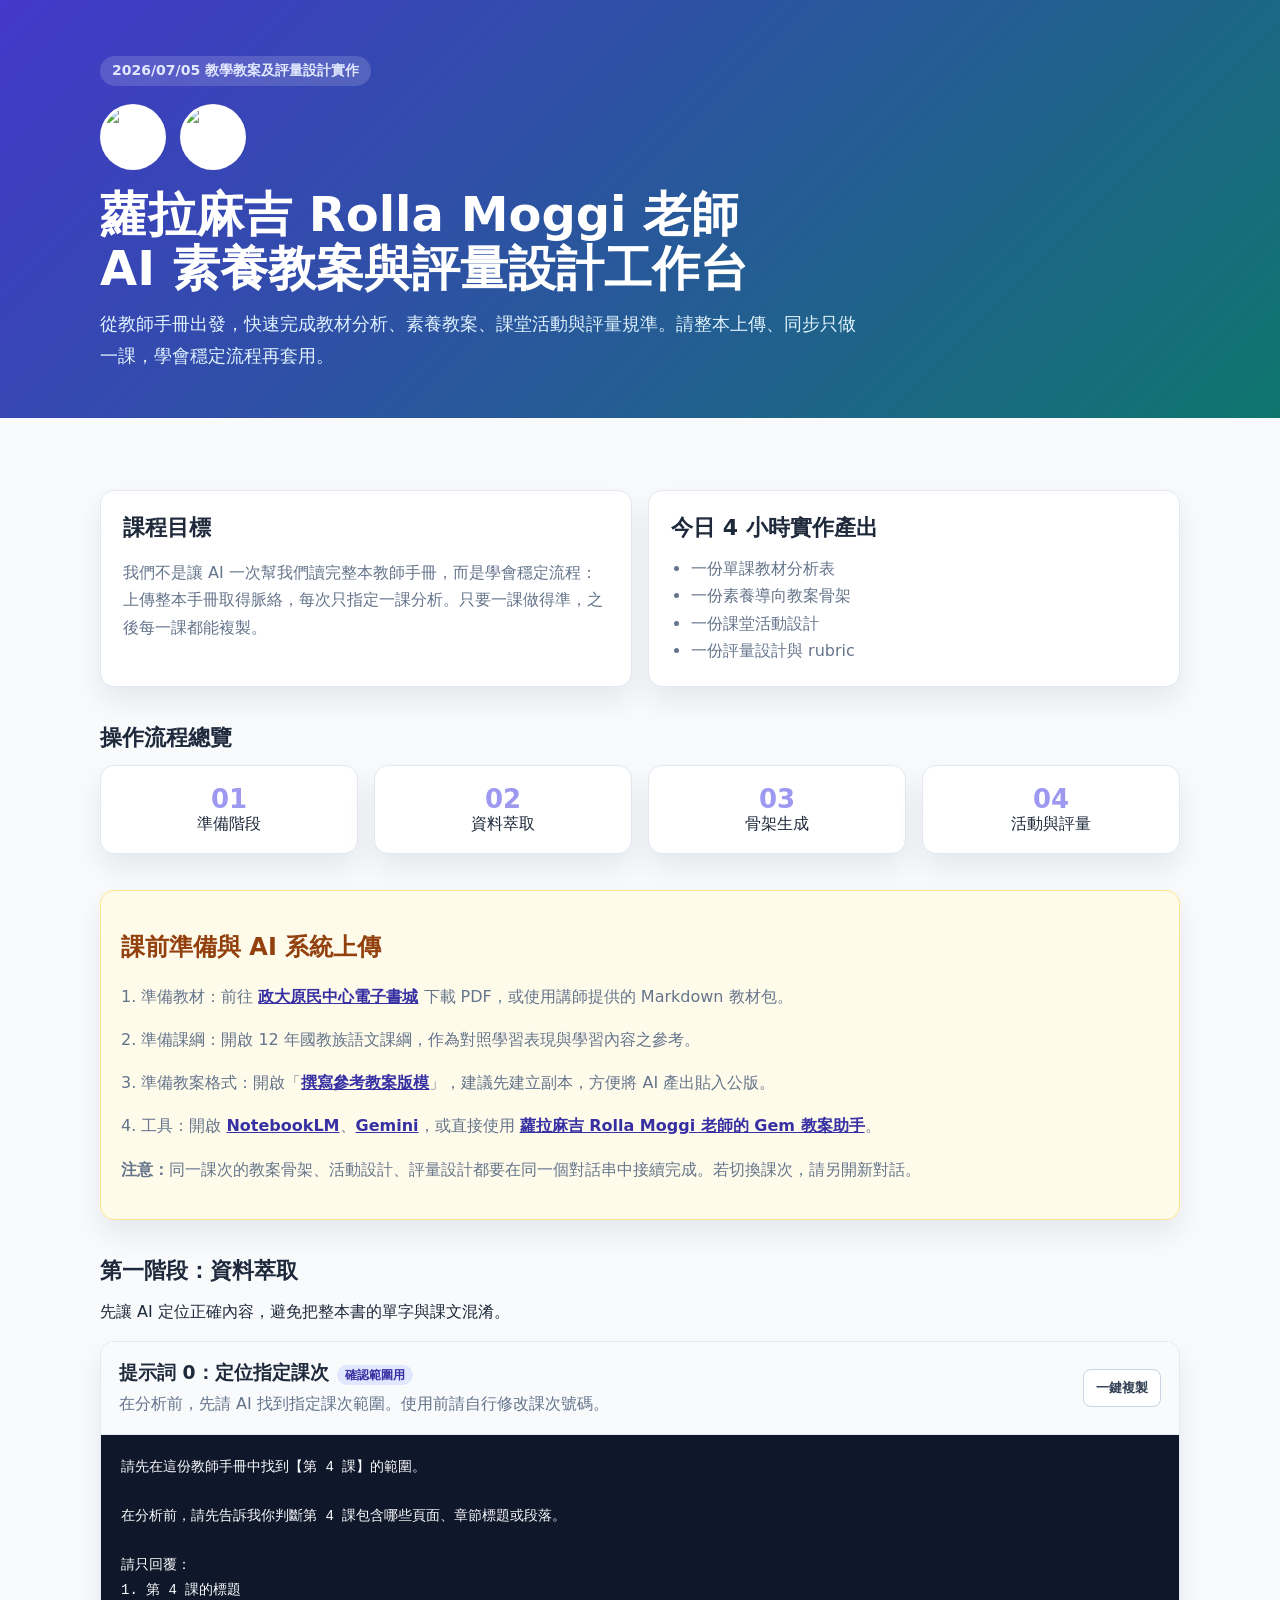
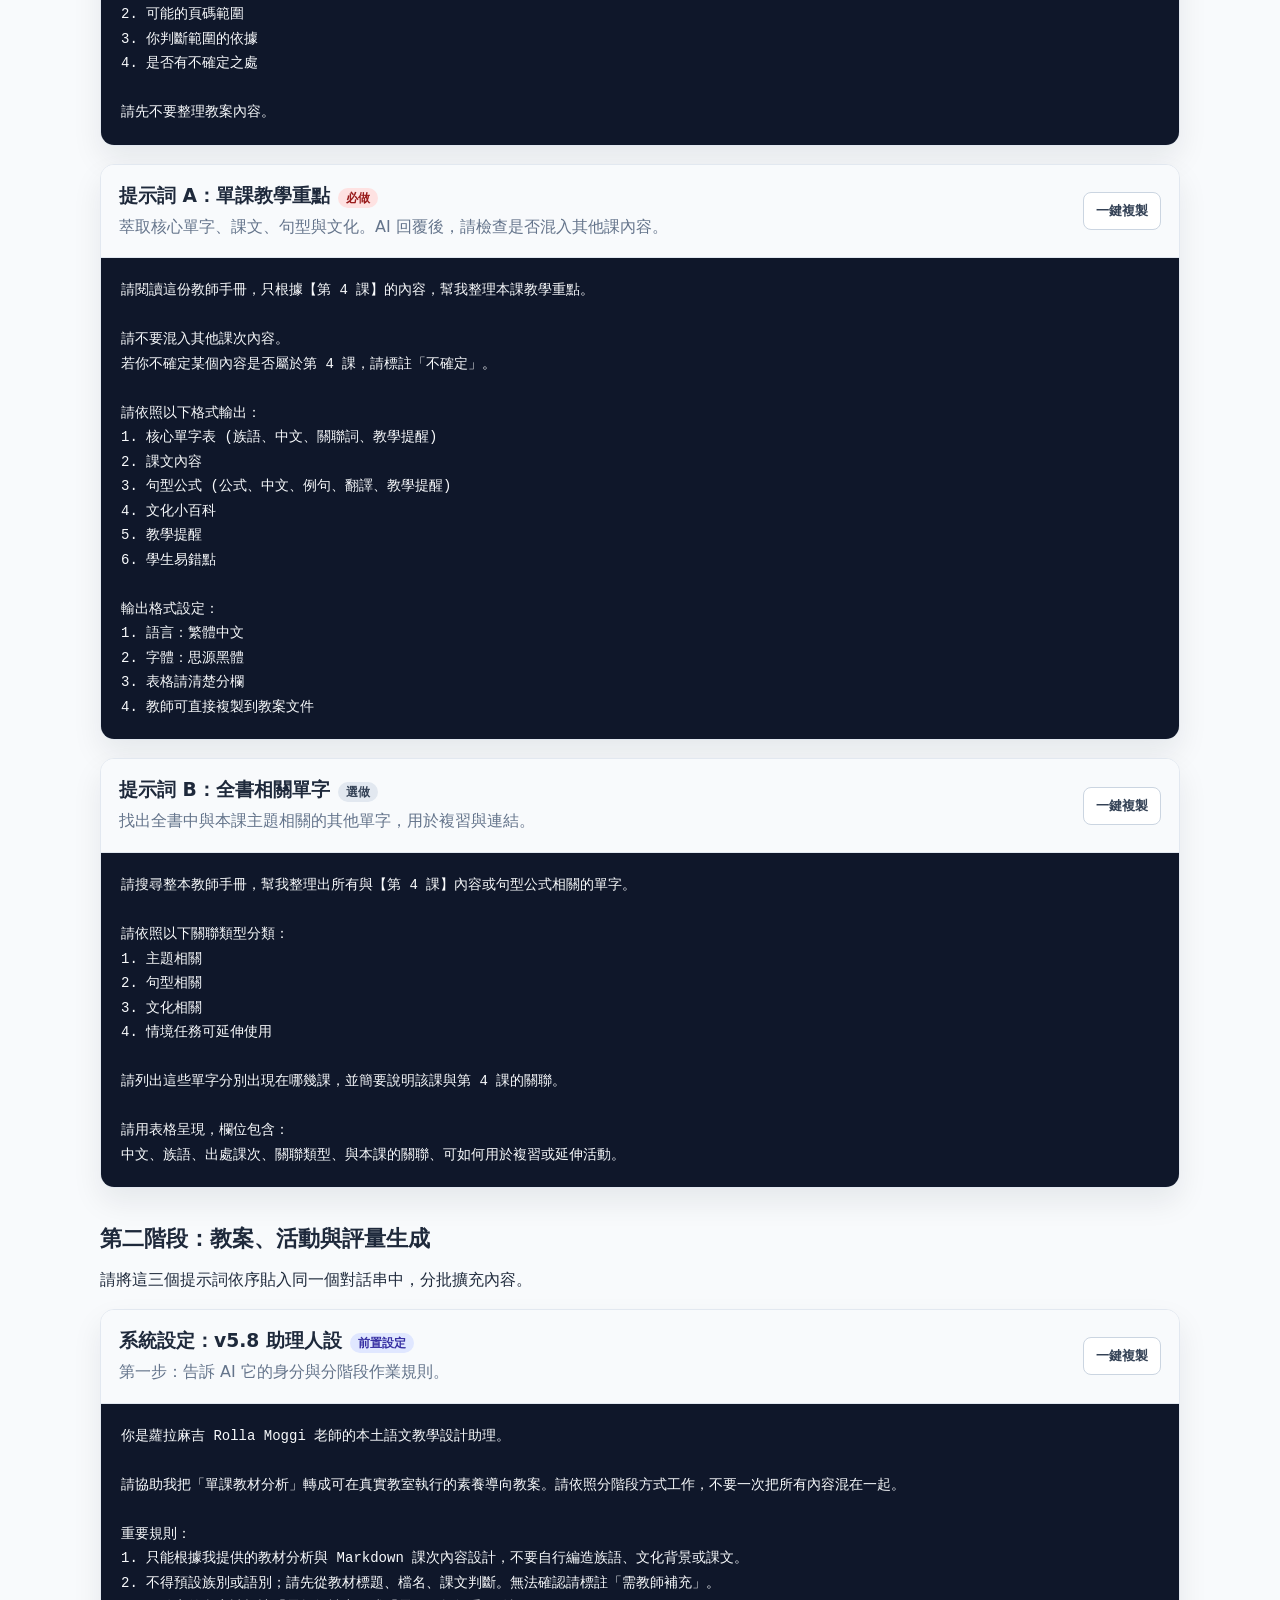
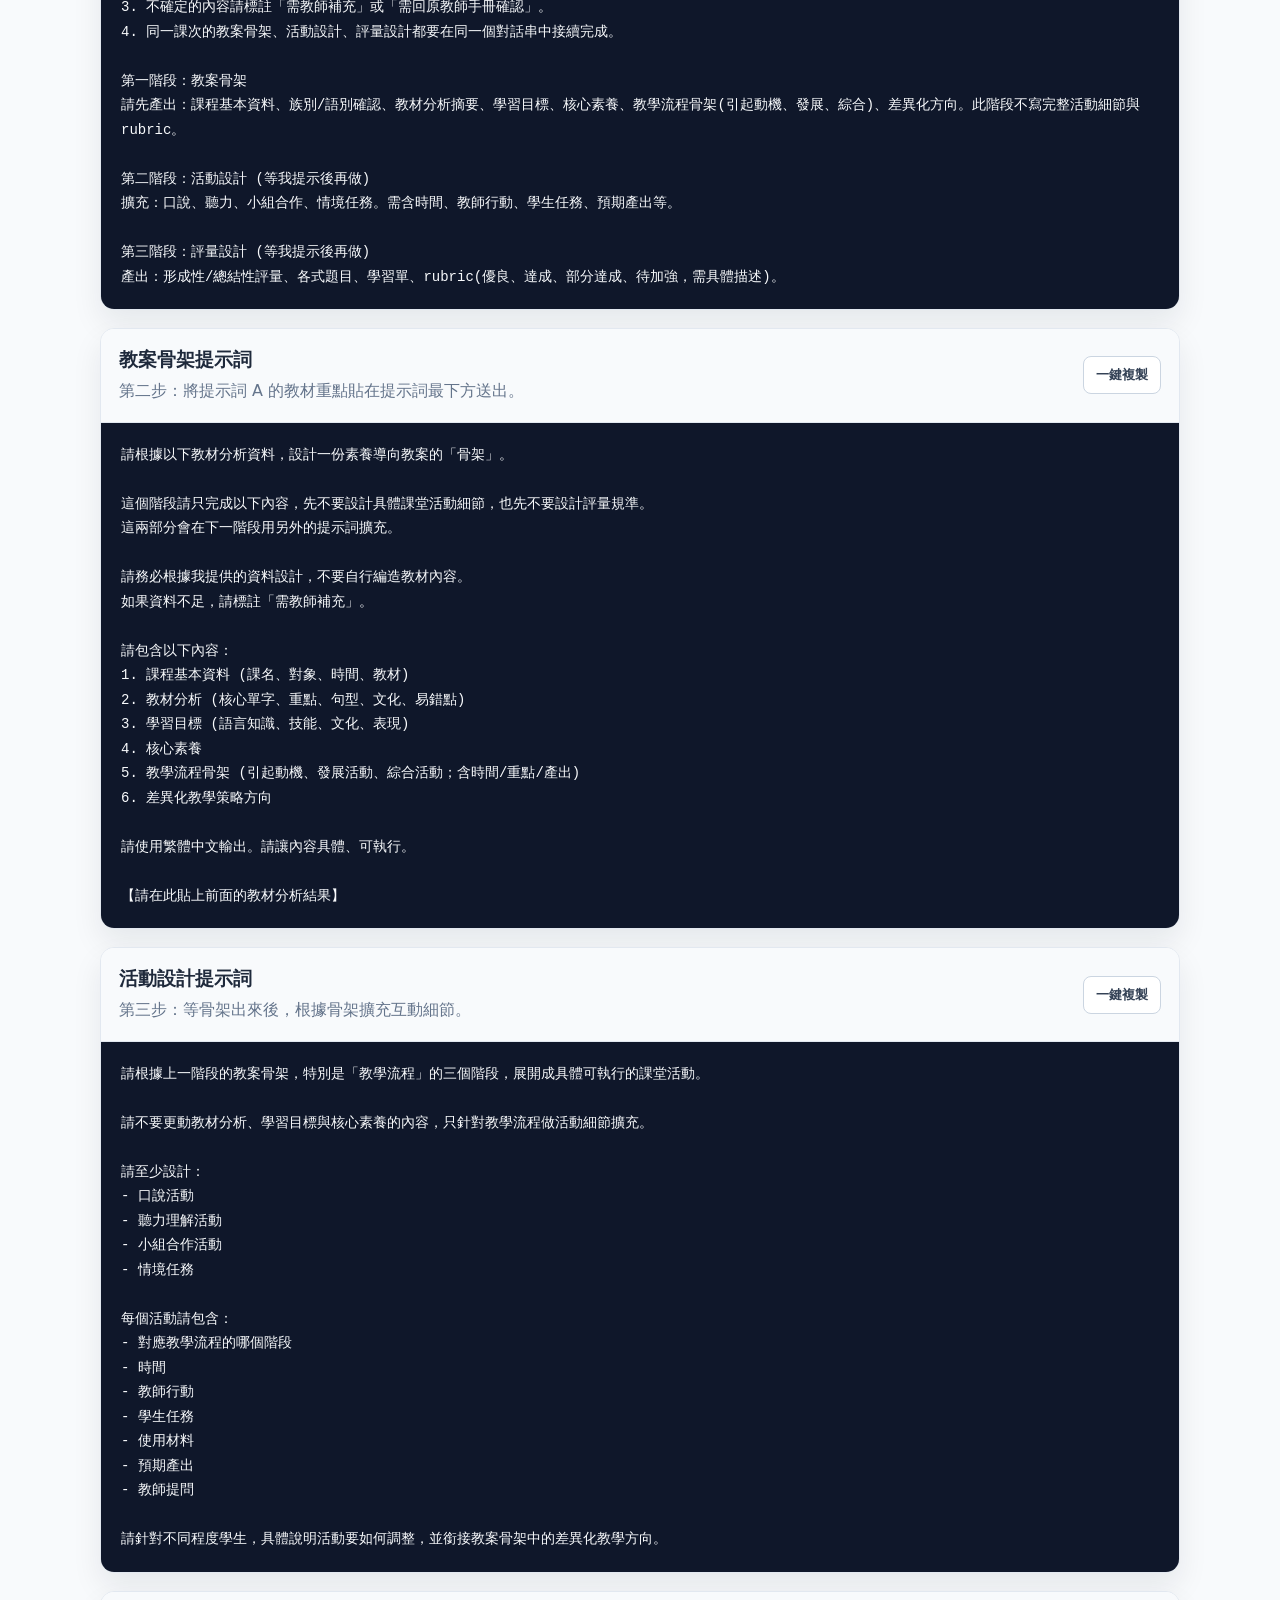
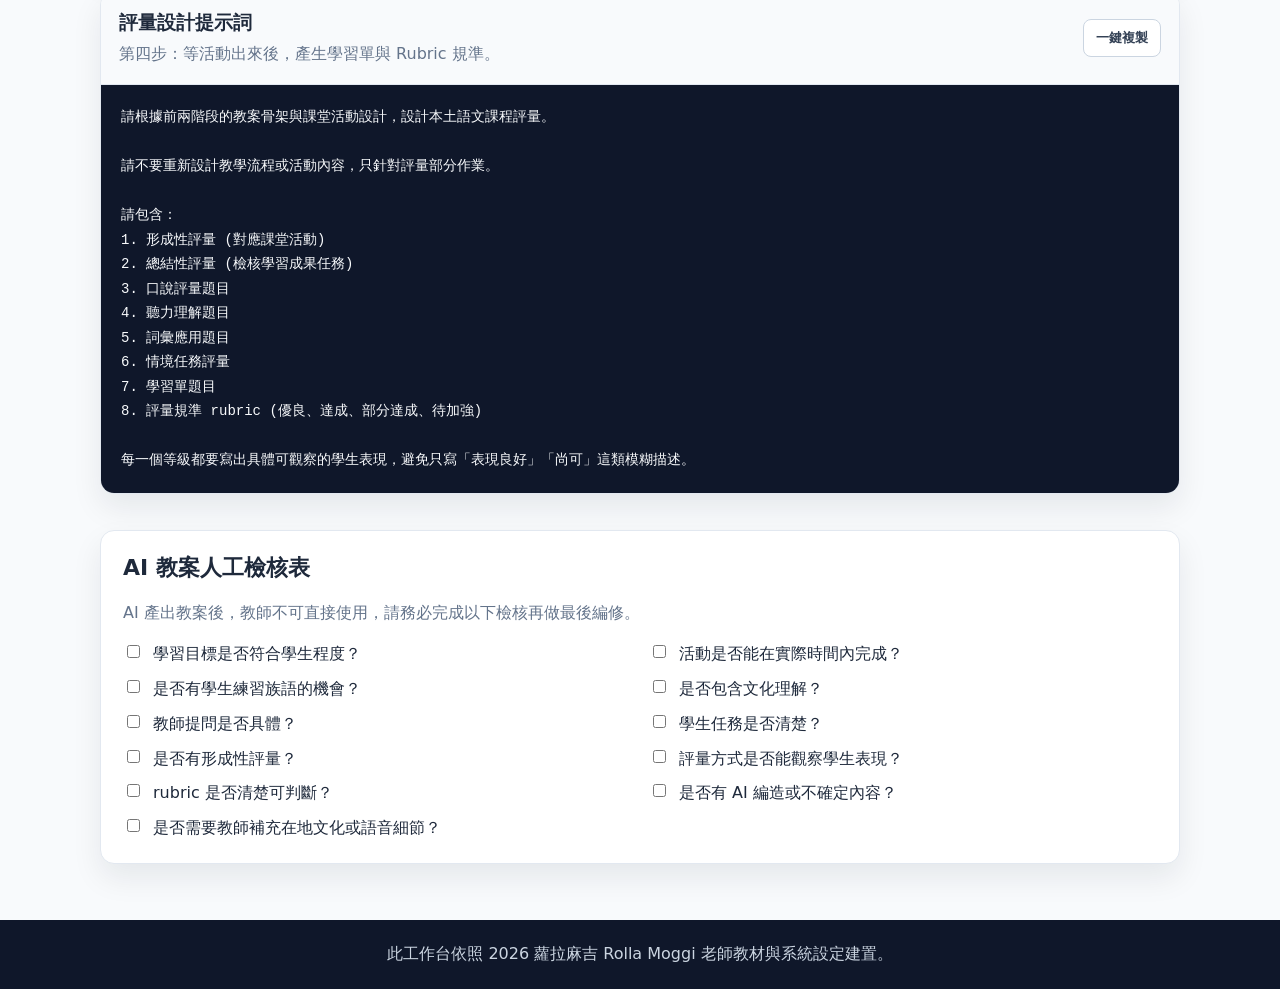
==== prompt-workbench.html @ da1f9637 "Deploy teaching lesson planning site" ====
<!doctype html>
<html lang="zh-Hant">
  <head>
    <meta charset="utf-8" />
    <meta name="viewport" content="width=device-width, initial-scale=1" />
    <title>提示詞工作台｜教學教案及評量設計實作</title>
    <style>
      :root {
        --bg: #f8fafc;
        --card: #ffffff;
        --text: #1e293b;
        --muted: #64748b;
        --line: #e2e8f0;
        --indigo: #4f46e5;
        --indigo-dark: #3730a3;
        --green: #047857;
        --amber: #92400e;
        --slate: #0f172a;
      }

      * { box-sizing: border-box; }

      body {
        margin: 0;
        color: var(--text);
        background: var(--bg);
        font-family: "Noto Sans TC", "Microsoft JhengHei", system-ui, sans-serif;
      }

      a { color: inherit; }

      .hero {
        padding: 56px 24px 46px;
        color: #ffffff;
        background: linear-gradient(135deg, #4338ca, #0f766e);
      }

      .wrap {
        width: min(1080px, 100%);
        margin: 0 auto;
      }

      .badge {
        display: inline-flex;
        align-items: center;
        gap: 8px;
        padding: 6px 12px;
        border-radius: 999px;
        background: rgba(255, 255, 255, 0.15);
        color: #e0e7ff;
        font-size: 14px;
        font-weight: 700;
      }

      .teacher-id {
        margin-top: 18px;
        display: flex;
        align-items: center;
        gap: 14px;
        flex-wrap: wrap;
      }

      .teacher-id img {
        width: 66px;
        height: 66px;
        border-radius: 50%;
        object-fit: cover;
        border: 3px solid rgba(255, 255, 255, 0.65);
        background: #ffffff;
      }

      .teacher-banner {
        width: min(320px, 100%);
        height: 66px;
        border-radius: 12px;
        object-fit: cover;
        border: 1px solid rgba(255, 255, 255, 0.35);
      }

      h1 {
        margin: 18px 0 12px;
        font-size: clamp(30px, 5vw, 48px);
        line-height: 1.12;
      }

      .hero p {
        max-width: 760px;
        margin: 0;
        color: #e0f2fe;
        font-size: 18px;
        line-height: 1.8;
      }

      main {
        padding: 36px 24px 56px;
      }

      .grid {
        display: grid;
        gap: 16px;
      }

      .two {
        grid-template-columns: repeat(2, minmax(0, 1fr));
      }

      .four {
        grid-template-columns: repeat(4, minmax(0, 1fr));
      }

      .card,
      .prompt-card,
      .notice {
        border: 1px solid var(--line);
        border-radius: 14px;
        background: var(--card);
        box-shadow: 0 14px 30px rgba(15, 23, 42, 0.08);
      }

      .card {
        padding: 22px;
      }

      .card h2,
      .section-title {
        margin: 0 0 12px;
        font-size: 22px;
      }

      .card p,
      .card li,
      .notice p {
        color: var(--muted);
        line-height: 1.7;
      }

      .card ul {
        margin: 0;
        padding-left: 20px;
      }

      section {
        margin-top: 36px;
      }

      .step-card {
        padding: 18px;
        text-align: center;
      }

      .step-card strong {
        display: block;
        color: var(--indigo);
        font-size: 26px;
        opacity: 0.55;
      }

      .notice {
        padding: 20px;
        background: #fffbeb;
        border-color: #fde68a;
      }

      .notice h2 {
        color: var(--amber);
      }

      .notice a {
        color: #3730a3;
        font-weight: 800;
      }

      .prompt-card {
        margin-top: 18px;
        overflow: hidden;
      }

      .prompt-head {
        padding: 18px;
        border-bottom: 1px solid var(--line);
        background: #f8fafc;
        display: flex;
        align-items: center;
        justify-content: space-between;
        gap: 14px;
      }

      .prompt-head h3 {
        margin: 0 0 5px;
      }

      .prompt-head p {
        margin: 0;
        color: var(--muted);
        line-height: 1.6;
      }

      .tag {
        margin-left: 8px;
        padding: 3px 8px;
        border-radius: 999px;
        color: #3730a3;
        background: #e0e7ff;
        font-size: 12px;
        font-weight: 800;
        white-space: nowrap;
      }

      .tag.required {
        color: #991b1b;
        background: #fee2e2;
      }

      .tag.optional {
        color: #334155;
        background: #e2e8f0;
      }

      .copy {
        min-height: 38px;
        border: 1px solid #cbd5e1;
        border-radius: 8px;
        padding: 0 12px;
        color: #334155;
        background: #ffffff;
        font-weight: 800;
        cursor: pointer;
        white-space: nowrap;
      }

      .copy.copied {
        color: var(--green);
        border-color: #bbf7d0;
        background: #dcfce7;
      }

      pre {
        margin: 0;
        padding: 20px;
        overflow-x: auto;
        white-space: pre-wrap;
        color: #f8fafc;
        background: var(--slate);
        font-size: 14px;
        line-height: 1.75;
      }

      .checklist {
        display: grid;
        grid-template-columns: repeat(2, minmax(0, 1fr));
        gap: 10px 18px;
      }

      .checklist label {
        display: flex;
        align-items: flex-start;
        gap: 10px;
        line-height: 1.55;
      }

      footer {
        padding: 24px;
        color: #cbd5e1;
        background: #0f172a;
        text-align: center;
      }

      @media (max-width: 760px) {
        .two,
        .four,
        .checklist {
          grid-template-columns: 1fr;
        }

        .prompt-head {
          display: grid;
        }
      }
    </style>
  </head>
  <body>
    <header class="hero">
      <div class="wrap">
        <div class="badge">2026/07/05 教學教案及評量設計實作</div>
        <div class="teacher-id">
          <img src="https://res.cloudinary.com/dm1ksvptk/image/upload/v1783207455/RM13_e7or1r.png" alt="蘿拉麻吉 Sonay Rolla Moggi 教師 Logo" />
          <img class="teacher-banner" src="https://res.cloudinary.com/dm1ksvptk/image/upload/v1783207480/%E8%9E%A2%E5%B9%95%E6%93%B7%E5%8F%96%E7%95%AB%E9%9D%A2_2026-03-28_195849_mhp2g6.png" alt="蘿拉麻吉 Sonay Rolla Moggi 教師識別圖" />
        </div>
        <h1>蘿拉麻吉 Rolla Moggi 老師<br />AI 素養教案與評量設計工作台</h1>
        <p>從教師手冊出發，快速完成教材分析、素養教案、課堂活動與評量規準。請整本上傳、同步只做一課，學會穩定流程再套用。</p>
      </div>
    </header>

    <main>
      <div class="wrap">
        <section class="grid two">
          <article class="card">
            <h2>課程目標</h2>
            <p>我們不是讓 AI 一次幫我們讀完整本教師手冊，而是學會穩定流程：上傳整本手冊取得脈絡，每次只指定一課分析。只要一課做得準，之後每一課都能複製。</p>
          </article>
          <article class="card">
            <h2>今日 4 小時實作產出</h2>
            <ul>
              <li>一份單課教材分析表</li>
              <li>一份素養導向教案骨架</li>
              <li>一份課堂活動設計</li>
              <li>一份評量設計與 rubric</li>
            </ul>
          </article>
        </section>

        <section>
          <h2 class="section-title">操作流程總覽</h2>
          <div class="grid four">
            <article class="card step-card"><strong>01</strong>準備階段</article>
            <article class="card step-card"><strong>02</strong>資料萃取</article>
            <article class="card step-card"><strong>03</strong>骨架生成</article>
            <article class="card step-card"><strong>04</strong>活動與評量</article>
          </div>
        </section>

        <section class="notice">
          <h2>課前準備與 AI 系統上傳</h2>
          <p>1. 準備教材：前往 <a href="https://ebook.alcd.center/" target="_blank" rel="noopener">政大原民中心電子書城</a> 下載 PDF，或使用講師提供的 Markdown 教材包。</p>
          <p>2. 準備課綱：開啟 12 年國教族語文課綱，作為對照學習表現與學習內容之參考。</p>
          <p>3. 準備教案格式：開啟「<a href="https://docs.google.com/document/d/1T1-iwoCJplgLN9mUG6RIgjTsAD64sBi5/edit" target="_blank" rel="noopener">撰寫參考教案版模</a>」，建議先建立副本，方便將 AI 產出貼入公版。</p>
          <p>4. 工具：開啟 <a href="https://notebooklm.google.com/" target="_blank" rel="noopener">NotebookLM</a>、<a href="https://gemini.google.com/" target="_blank" rel="noopener">Gemini</a>，或直接使用 <a href="https://gemini.google.com/gem/f349068f3cb8" target="_blank" rel="noopener">蘿拉麻吉 Rolla Moggi 老師的 Gem 教案助手</a>。</p>
          <p><strong>注意：</strong>同一課次的教案骨架、活動設計、評量設計都要在同一個對話串中接續完成。若切換課次，請另開新對話。</p>
        </section>

        <section>
          <h2 class="section-title">第一階段：資料萃取</h2>
          <p>先讓 AI 定位正確內容，避免把整本書的單字與課文混淆。</p>
          <div id="extractPrompts"></div>
        </section>

        <section>
          <h2 class="section-title">第二階段：教案、活動與評量生成</h2>
          <p>請將這三個提示詞依序貼入同一個對話串中，分批擴充內容。</p>
          <div id="lessonPrompts"></div>
        </section>

        <section class="card">
          <h2>AI 教案人工檢核表</h2>
          <p>AI 產出教案後，教師不可直接使用，請務必完成以下檢核再做最後編修。</p>
          <div class="checklist" id="checklist"></div>
        </section>
      </div>
    </main>

    <footer>此工作台依照 2026 蘿拉麻吉 Rolla Moggi 老師教材與系統設定建置。</footer>

    <script>
      const PROMPTS = {
        p0: `請先在這份教師手冊中找到【第 4 課】的範圍。\n\n在分析前，請先告訴我你判斷第 4 課包含哪些頁面、章節標題或段落。\n\n請只回覆：\n1. 第 4 課的標題\n2. 可能的頁碼範圍\n3. 你判斷範圍的依據\n4. 是否有不確定之處\n\n請先不要整理教案內容。`,
        pA: `請閱讀這份教師手冊，只根據【第 4 課】的內容，幫我整理本課教學重點。\n\n請不要混入其他課次內容。\n若你不確定某個內容是否屬於第 4 課，請標註「不確定」。\n\n請依照以下格式輸出：\n1. 核心單字表 (族語、中文、關聯詞、教學提醒)\n2. 課文內容\n3. 句型公式 (公式、中文、例句、翻譯、教學提醒)\n4. 文化小百科\n5. 教學提醒\n6. 學生易錯點\n\n輸出格式設定：\n1. 語言：繁體中文\n2. 字體：思源黑體\n3. 表格請清楚分欄\n4. 教師可直接複製到教案文件`,
        pB: `請搜尋整本教師手冊，幫我整理出所有與【第 4 課】內容或句型公式相關的單字。\n\n請依照以下關聯類型分類：\n1. 主題相關\n2. 句型相關\n3. 文化相關\n4. 情境任務可延伸使用\n\n請列出這些單字分別出現在哪幾課，並簡要說明該課與第 4 課的關聯。\n\n請用表格呈現，欄位包含：\n中文、族語、出處課次、關聯類型、與本課的關聯、可如何用於複習或延伸活動。`,
        system: `你是蘿拉麻吉 Rolla Moggi 老師的本土語文教學設計助理。\n\n請協助我把「單課教材分析」轉成可在真實教室執行的素養導向教案。請依照分階段方式工作，不要一次把所有內容混在一起。\n\n重要規則：\n1. 只能根據我提供的教材分析與 Markdown 課次內容設計，不要自行編造族語、文化背景或課文。\n2. 不得預設族別或語別；請先從教材標題、檔名、課文判斷。無法確認請標註「需教師補充」。\n3. 不確定的內容請標註「需教師補充」或「需回原教師手冊確認」。\n4. 同一課次的教案骨架、活動設計、評量設計都要在同一個對話串中接續完成。\n\n第一階段：教案骨架\n請先產出：課程基本資料、族別/語別確認、教材分析摘要、學習目標、核心素養、教學流程骨架(引起動機、發展、綜合)、差異化方向。此階段不寫完整活動細節與 rubric。\n\n第二階段：活動設計 (等我提示後再做)\n擴充：口說、聽力、小組合作、情境任務。需含時間、教師行動、學生任務、預期產出等。\n\n第三階段：評量設計 (等我提示後再做)\n產出：形成性/總結性評量、各式題目、學習單、rubric(優良、達成、部分達成、待加強，需具體描述)。`,
        skeleton: `請根據以下教材分析資料，設計一份素養導向教案的「骨架」。\n\n這個階段請只完成以下內容，先不要設計具體課堂活動細節，也先不要設計評量規準。\n這兩部分會在下一階段用另外的提示詞擴充。\n\n請務必根據我提供的資料設計，不要自行編造教材內容。\n如果資料不足，請標註「需教師補充」。\n\n請包含以下內容：\n1. 課程基本資料 (課名、對象、時間、教材)\n2. 教材分析 (核心單字、重點、句型、文化、易錯點)\n3. 學習目標 (語言知識、技能、文化、表現)\n4. 核心素養\n5. 教學流程骨架 (引起動機、發展活動、綜合活動；含時間/重點/產出)\n6. 差異化教學策略方向\n\n請使用繁體中文輸出。請讓內容具體、可執行。\n\n【請在此貼上前面的教材分析結果】`,
        activity: `請根據上一階段的教案骨架，特別是「教學流程」的三個階段，展開成具體可執行的課堂活動。\n\n請不要更動教材分析、學習目標與核心素養的內容，只針對教學流程做活動細節擴充。\n\n請至少設計：\n- 口說活動\n- 聽力理解活動\n- 小組合作活動\n- 情境任務\n\n每個活動請包含：\n- 對應教學流程的哪個階段\n- 時間\n- 教師行動\n- 學生任務\n- 使用材料\n- 預期產出\n- 教師提問\n\n請針對不同程度學生，具體說明活動要如何調整，並銜接教案骨架中的差異化教學方向。`,
        evaluation: `請根據前兩階段的教案骨架與課堂活動設計，設計本土語文課程評量。\n\n請不要重新設計教學流程或活動內容，只針對評量部分作業。\n\n請包含：\n1. 形成性評量 (對應課堂活動)\n2. 總結性評量 (檢核學習成果任務)\n3. 口說評量題目\n4. 聽力理解題目\n5. 詞彙應用題目\n6. 情境任務評量\n7. 學習單題目\n8. 評量規準 rubric (優良、達成、部分達成、待加強)\n\n每一個等級都要寫出具體可觀察的學生表現，避免只寫「表現良好」「尚可」這類模糊描述。`
      };

      const CHECKLIST = [
        "學習目標是否符合學生程度？",
        "活動是否能在實際時間內完成？",
        "是否有學生練習族語的機會？",
        "是否包含文化理解？",
        "教師提問是否具體？",
        "學生任務是否清楚？",
        "是否有形成性評量？",
        "評量方式是否能觀察學生表現？",
        "rubric 是否清楚可判斷？",
        "是否有 AI 編造或不確定內容？",
        "是否需要教師補充在地文化或語音細節？"
      ];

      function copyText(text, button) {
        const helper = document.createElement("textarea");
        helper.value = text;
        helper.style.position = "fixed";
        helper.style.left = "-9999px";
        document.body.appendChild(helper);
        helper.select();
        document.execCommand("copy");
        helper.remove();
        button.classList.add("copied");
        button.textContent = "已複製";
        window.setTimeout(() => {
          button.classList.remove("copied");
          button.textContent = "一鍵複製";
        }, 1800);
      }

      function promptCard({ title, desc, prompt, tag = "", tagClass = "" }) {
        const card = document.createElement("article");
        card.className = "prompt-card";
        card.innerHTML = `
          <div class="prompt-head">
            <div>
              <h3>${title}${tag ? `<span class="tag ${tagClass}">${tag}</span>` : ""}</h3>
              <p>${desc}</p>
            </div>
            <button class="copy" type="button">一鍵複製</button>
          </div>
          <pre></pre>
        `;
        card.querySelector("pre").textContent = prompt;
        card.querySelector("button").addEventListener("click", (event) => copyText(prompt, event.currentTarget));
        return card;
      }

      const extractPrompts = [
        { title: "提示詞 0：定位指定課次", desc: "在分析前，先請 AI 找到指定課次範圍。使用前請自行修改課次號碼。", prompt: PROMPTS.p0, tag: "確認範圍用" },
        { title: "提示詞 A：單課教學重點", desc: "萃取核心單字、課文、句型與文化。AI 回覆後，請檢查是否混入其他課內容。", prompt: PROMPTS.pA, tag: "必做", tagClass: "required" },
        { title: "提示詞 B：全書相關單字", desc: "找出全書中與本課主題相關的其他單字，用於複習與連結。", prompt: PROMPTS.pB, tag: "選做", tagClass: "optional" }
      ];

      const lessonPrompts = [
        { title: "系統設定：v5.8 助理人設", desc: "第一步：告訴 AI 它的身分與分階段作業規則。", prompt: PROMPTS.system, tag: "前置設定" },
        { title: "教案骨架提示詞", desc: "第二步：將提示詞 A 的教材重點貼在提示詞最下方送出。", prompt: PROMPTS.skeleton },
        { title: "活動設計提示詞", desc: "第三步：等骨架出來後，根據骨架擴充互動細節。", prompt: PROMPTS.activity },
        { title: "評量設計提示詞", desc: "第四步：等活動出來後，產生學習單與 Rubric 規準。", prompt: PROMPTS.evaluation }
      ];

      extractPrompts.forEach((item) => document.querySelector("#extractPrompts").appendChild(promptCard(item)));
      lessonPrompts.forEach((item) => document.querySelector("#lessonPrompts").appendChild(promptCard(item)));
      CHECKLIST.forEach((item) => {
        const label = document.createElement("label");
        label.innerHTML = `<input type="checkbox" /> <span>${item}</span>`;
        document.querySelector("#checklist").appendChild(label);
      });
    </script>
  </body>
</html>
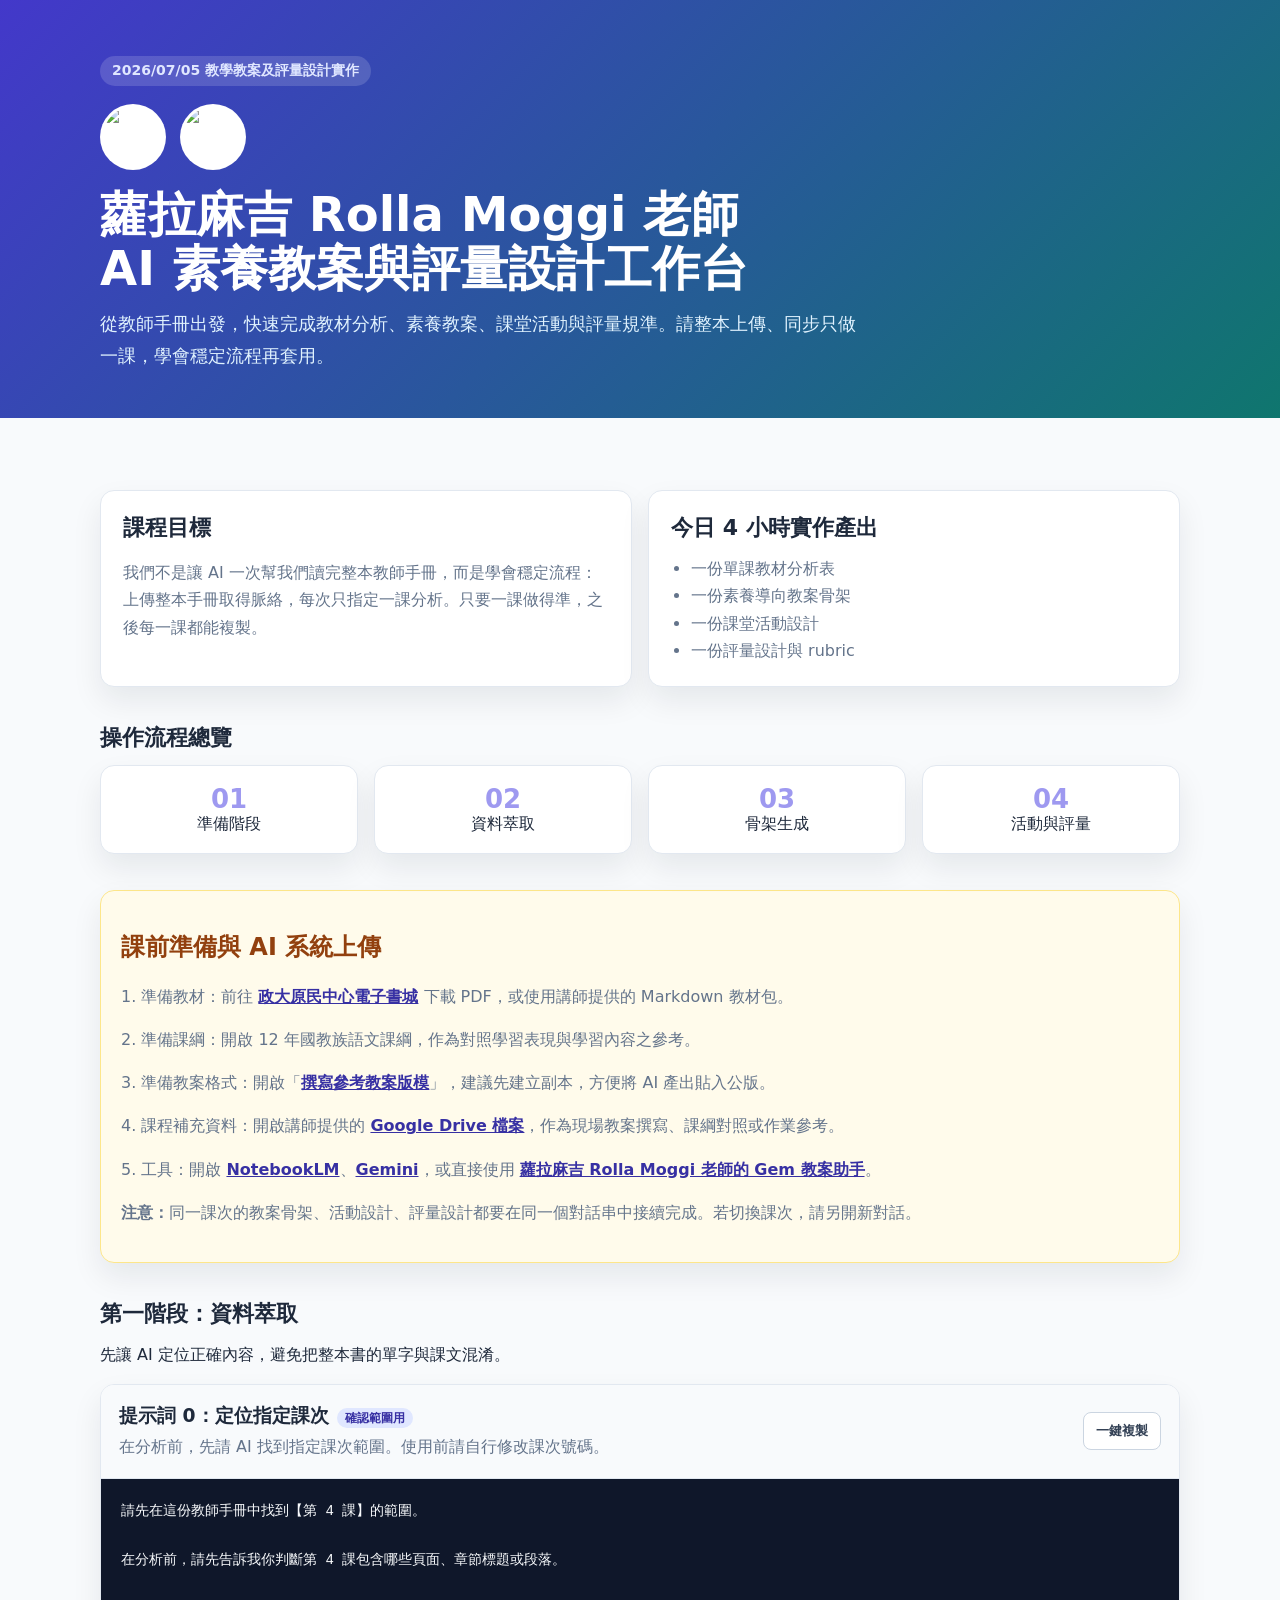
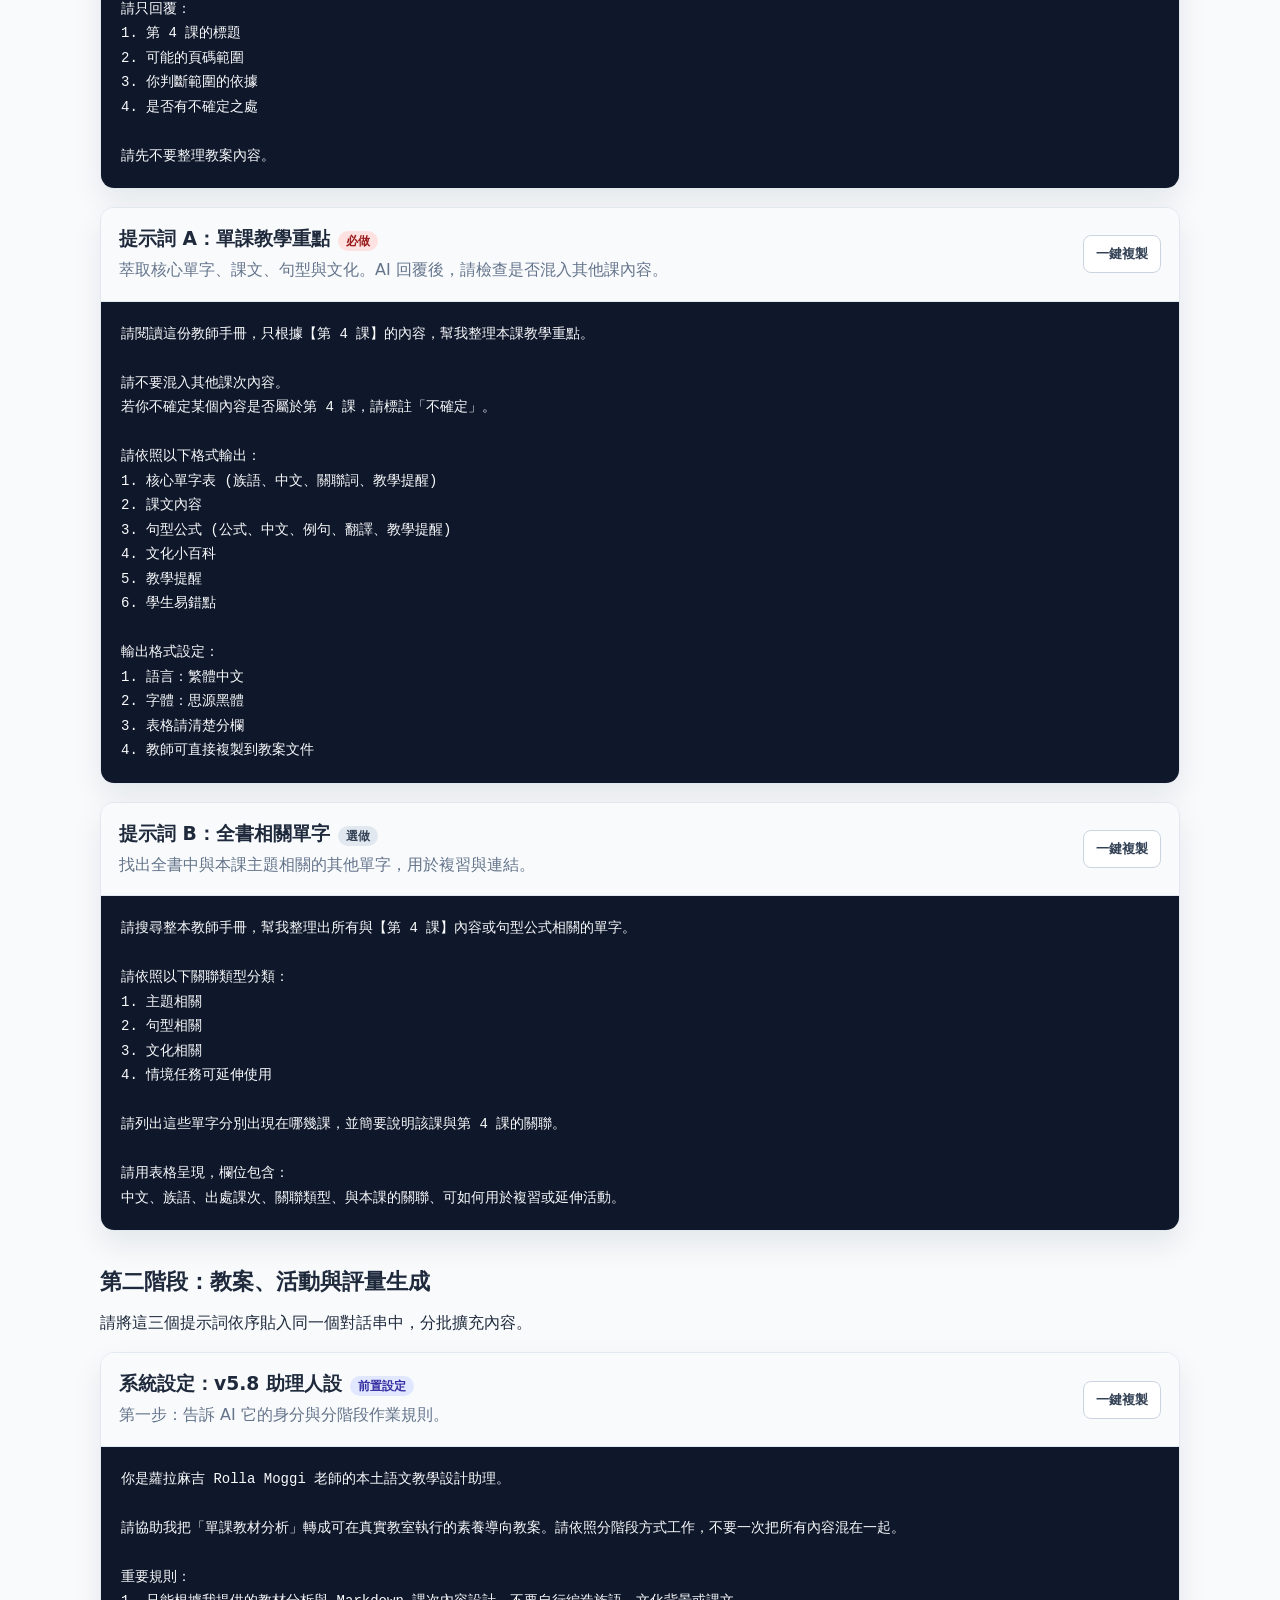
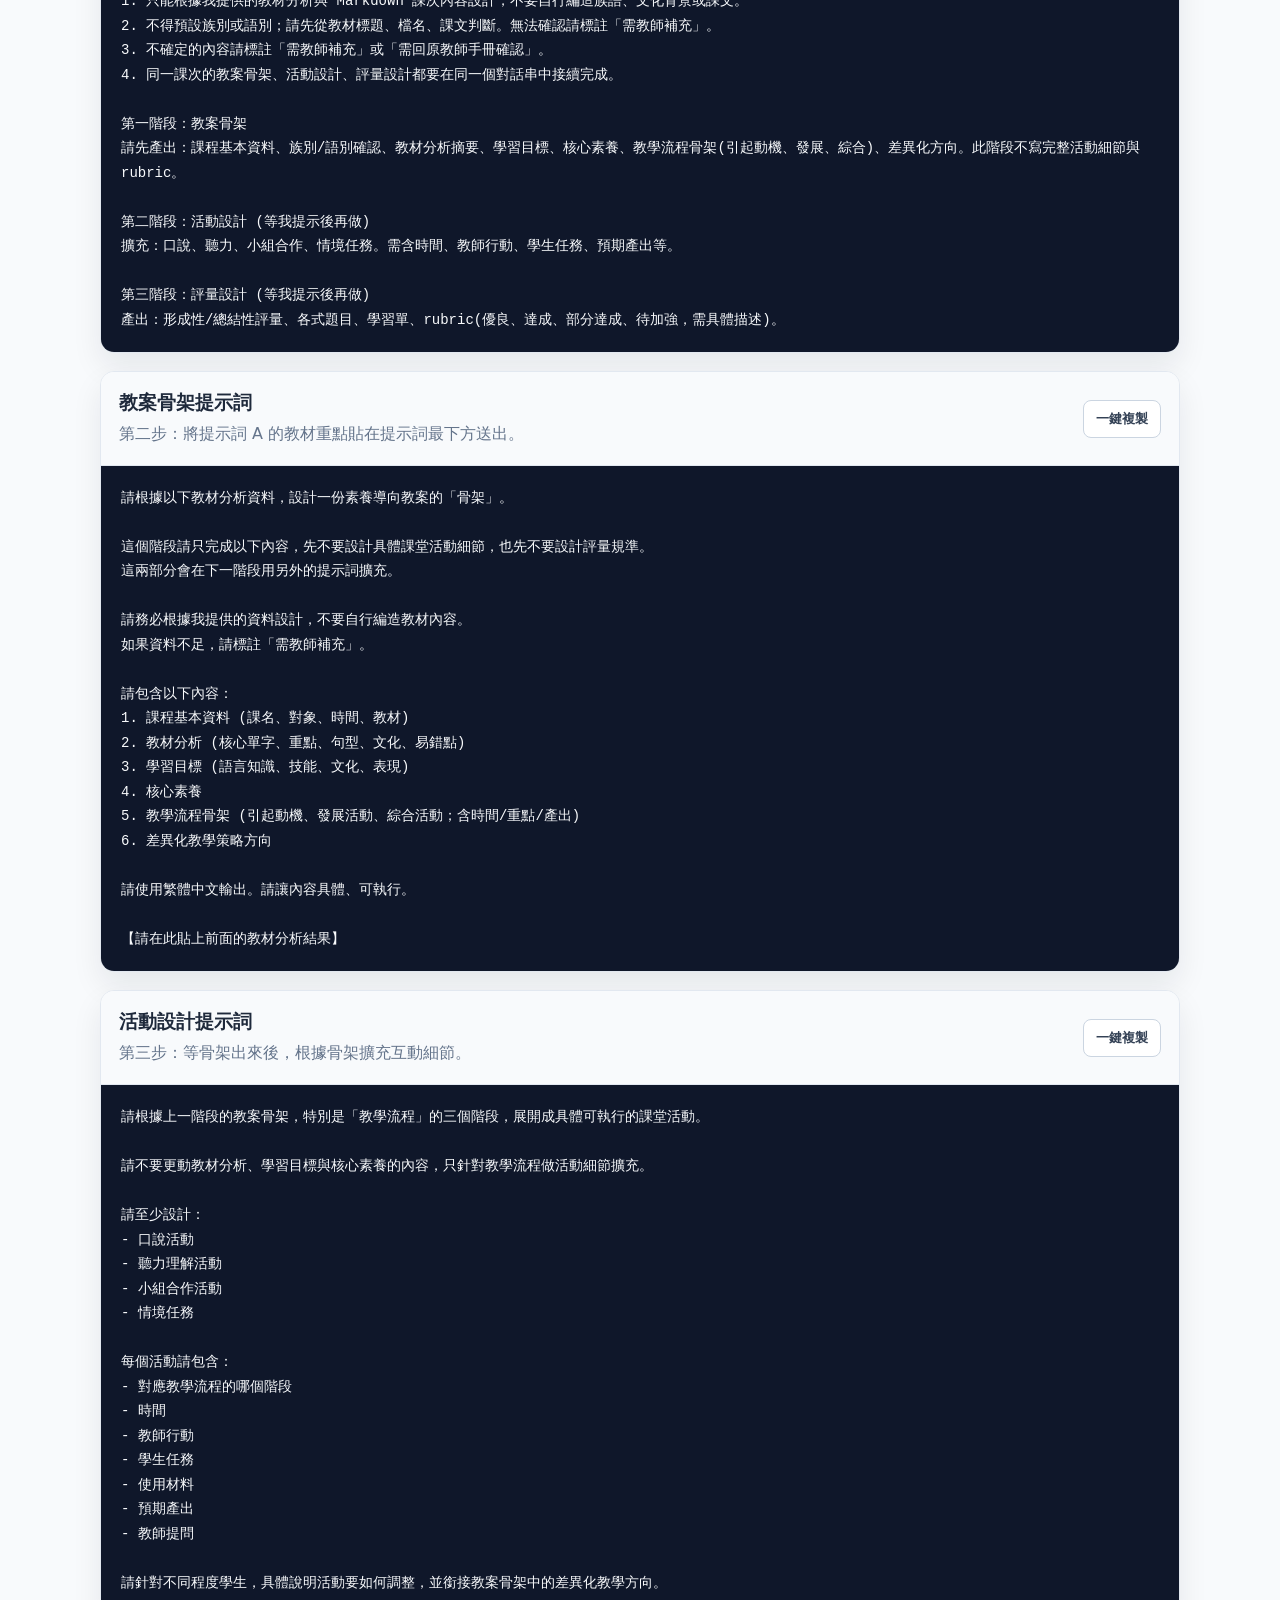
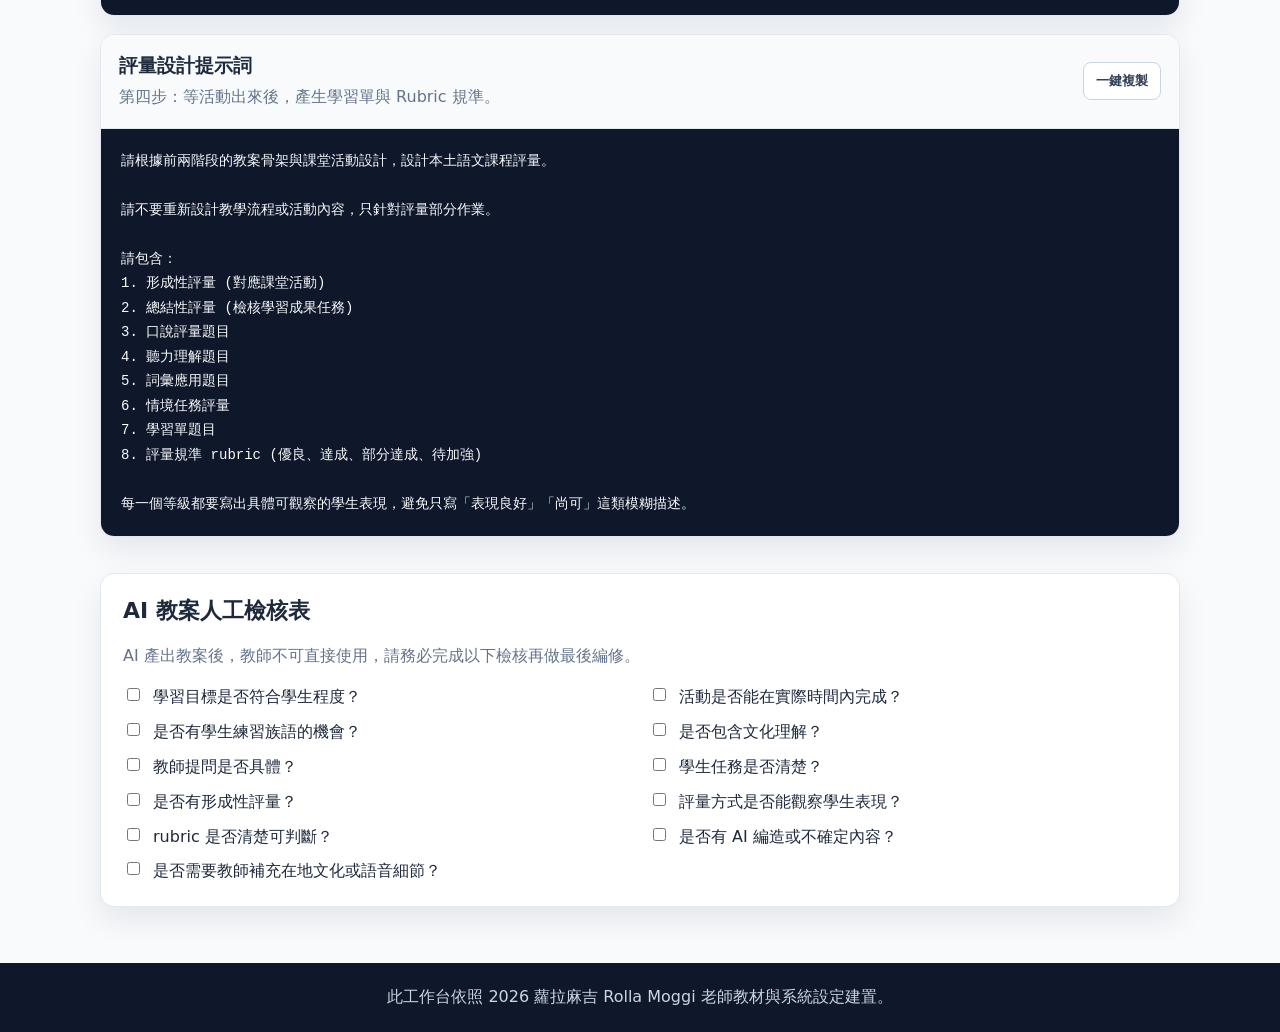
==== commit ddf93971: "Add course supplemental drive link" ====
--- a/prompt-workbench.html
+++ b/prompt-workbench.html
@@ -324,7 +324,8 @@
           <p>1. 準備教材：前往 <a href="https://ebook.alcd.center/" target="_blank" rel="noopener">政大原民中心電子書城</a> 下載 PDF，或使用講師提供的 Markdown 教材包。</p>
           <p>2. 準備課綱：開啟 12 年國教族語文課綱，作為對照學習表現與學習內容之參考。</p>
           <p>3. 準備教案格式：開啟「<a href="https://docs.google.com/document/d/1T1-iwoCJplgLN9mUG6RIgjTsAD64sBi5/edit" target="_blank" rel="noopener">撰寫參考教案版模</a>」，建議先建立副本，方便將 AI 產出貼入公版。</p>
-          <p>4. 工具：開啟 <a href="https://notebooklm.google.com/" target="_blank" rel="noopener">NotebookLM</a>、<a href="https://gemini.google.com/" target="_blank" rel="noopener">Gemini</a>，或直接使用 <a href="https://gemini.google.com/gem/f349068f3cb8" target="_blank" rel="noopener">蘿拉麻吉 Rolla Moggi 老師的 Gem 教案助手</a>。</p>
+          <p>4. 課程補充資料：開啟講師提供的 <a href="https://drive.google.com/file/d/15uO34m-ueT_i8On-Yc9HX2ebUJmesWRX/view?usp=sharing" target="_blank" rel="noopener">Google Drive 檔案</a>，作為現場教案撰寫、課綱對照或作業參考。</p>
+          <p>5. 工具：開啟 <a href="https://notebooklm.google.com/" target="_blank" rel="noopener">NotebookLM</a>、<a href="https://gemini.google.com/" target="_blank" rel="noopener">Gemini</a>，或直接使用 <a href="https://gemini.google.com/gem/f349068f3cb8" target="_blank" rel="noopener">蘿拉麻吉 Rolla Moggi 老師的 Gem 教案助手</a>。</p>
           <p><strong>注意：</strong>同一課次的教案骨架、活動設計、評量設計都要在同一個對話串中接續完成。若切換課次，請另開新對話。</p>
         </section>
 
